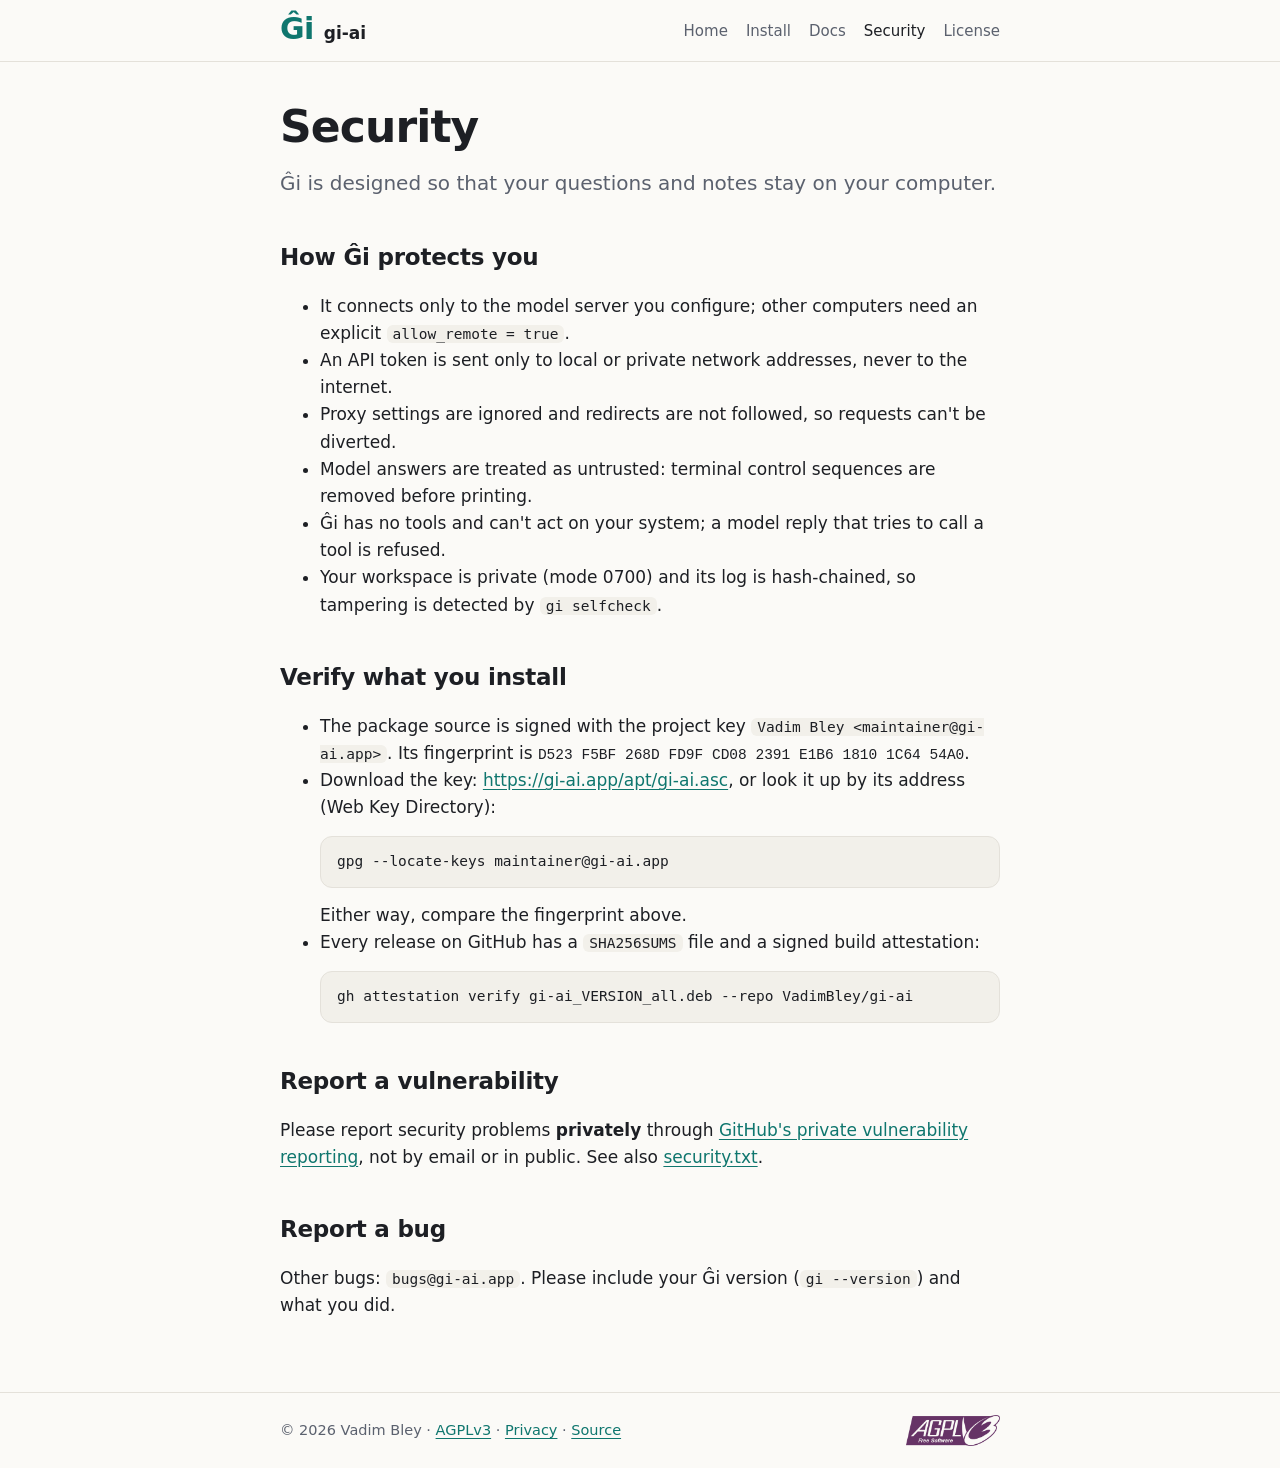
==== security/index.html @ a22adc56 "site: gi-ai.app with APT repository" ====
<!doctype html>
<html lang="en">
<head>
<meta charset="utf-8">
<meta name="viewport" content="width=device-width, initial-scale=1">
<title>Security – Ĝi</title>
<meta name="description" content="How Ĝi protects your privacy, how to verify downloads and how to report vulnerabilities.">
<meta name="referrer" content="no-referrer">
<link rel="stylesheet" href="../assets/style.css">
</head>
<body>
<header class="site"><div class="wrap">
<a class="brand" href="../index.html"><span class="mark">Ĝi</span><span class="name">gi-ai</span></a>
<nav class="site" aria-label="Main"><a href="../index.html">Home</a><a href="../install/index.html">Install</a><a href="../docs/index.html">Docs</a><a href="../security/index.html" aria-current="page">Security</a><a href="../license/index.html">License</a></nav>
</div></header>
<main><div class="wrap">

<h1>Security</h1>
<p class="lead">Ĝi is designed so that your questions and notes stay on your computer.</p>
<h2>How Ĝi protects you</h2>
<ul>
<li>It connects only to the model server you configure; other computers need an explicit <code>allow_remote = true</code>.</li>
<li>An API token is sent only to local or private network addresses, never to the internet.</li>
<li>Proxy settings are ignored and redirects are not followed, so requests can't be diverted.</li>
<li>Model answers are treated as untrusted: terminal control sequences are removed before printing.</li>
<li>Ĝi has no tools and can't act on your system; a model reply that tries to call a tool is refused.</li>
<li>Your workspace is private (mode 0700) and its log is hash-chained, so tampering is detected by <code>gi selfcheck</code>.</li>
</ul>
<h2>Verify what you install</h2>
<ul>
<li>The package source is signed with the project key <code>Vadim Bley &lt;maintainer@gi-ai.app&gt;</code>.
Its fingerprint is <span class="fp">D523 F5BF 268D FD9F CD08 2391 E1B6 1810 1C64 54A0</span>.</li>
<li>Download the key: <a href="https://gi-ai.app/apt/gi-ai.asc">https://gi-ai.app/apt/gi-ai.asc</a>,
or look it up by its address (Web Key Directory):
<pre><code>gpg --locate-keys maintainer@gi-ai.app</code></pre>
Either way, compare the fingerprint above.</li>
<li>Every release on GitHub has a <code>SHA256SUMS</code> file and a signed build attestation:
<pre><code>gh attestation verify gi-ai_VERSION_all.deb --repo VadimBley/gi-ai</code></pre></li>
</ul>
<h2>Report a vulnerability</h2>
<p>Please report security problems <strong>privately</strong> through
<a href="https://github.com/VadimBley/gi-ai/security/advisories/new">GitHub's private vulnerability reporting</a>,
not by email or in public. See also <a href="../.well-known/security.txt">security.txt</a>.</p>
<h2>Report a bug</h2>
<p>Other bugs: <code>bugs@gi-ai.app</code>. Please include your Ĝi version (<code>gi --version</code>) and what you did.</p>

</div></main>
<footer class="site"><div class="wrap">
<span>© 2026 Vadim Bley · <a href="../license/index.html">AGPLv3</a> · <a href="../privacy/index.html">Privacy</a> · <a href="https://github.com/VadimBley/gi-ai">Source</a></span>
<a href="https://www.gnu.org/licenses/agpl-3.0.html"><img src="../assets/agplv3-155x51.png" alt="GNU AGPLv3 logo" width="94" height="31"></a>
</div></footer>
</body>
</html>
---- assets/style.css ----
/* Ĝi website - one stylesheet, no external resources, light/dark from the system setting. */
:root {
  --bg: #fbfaf7; --fg: #1d1f24; --muted: #5b616e; --line: #e4e1da;
  --card: #ffffff; --code-bg: #f2f0ea; --accent: #0f766e; --accent-fg: #ffffff;
  --radius: 12px; --max: 760px;
  color-scheme: light;
}
@media (prefers-color-scheme: dark) {
  :root {
    --bg: #111317; --fg: #e8e6e1; --muted: #a2a7b3; --line: #2a2e36;
    --card: #181b21; --code-bg: #1f232b; --accent: #2dd4bf; --accent-fg: #0b1a18;
    color-scheme: dark;
  }
}
* { box-sizing: border-box; }
html { -webkit-text-size-adjust: 100%; }
body {
  margin: 0; background: var(--bg); color: var(--fg);
  font: 17px/1.6 system-ui, -apple-system, "Segoe UI", Roboto, Ubuntu, "Noto Sans", sans-serif;
}
a { color: var(--accent); text-underline-offset: 3px; }
a:focus-visible, summary:focus-visible { outline: 3px solid var(--accent); outline-offset: 2px; border-radius: 4px; }
.wrap { max-width: var(--max); margin: 0 auto; padding: 0 20px; }
header.site { border-bottom: 1px solid var(--line); }
header.site .wrap { display: flex; align-items: center; justify-content: space-between; gap: 16px; padding: 14px 20px; flex-wrap: wrap; }
.brand { display: flex; align-items: baseline; gap: 10px; text-decoration: none; color: var(--fg); }
.brand .mark { font-size: 30px; font-weight: 800; letter-spacing: -0.02em; color: var(--accent); line-height: 1; }
.brand .name { font-weight: 650; }
nav.site { display: flex; gap: 18px; flex-wrap: wrap; font-size: 15px; }
nav.site a { color: var(--muted); text-decoration: none; }
nav.site a:hover, nav.site a[aria-current="page"] { color: var(--fg); }
main { padding: 40px 0 56px; }
h1 { font-size: clamp(30px, 5vw, 44px); line-height: 1.15; letter-spacing: -0.02em; margin: 0 0 14px; }
h2 { font-size: 23px; margin: 40px 0 10px; letter-spacing: -0.01em; }
h3 { font-size: 18px; margin: 26px 0 6px; }
.lead { font-size: 20px; color: var(--muted); margin: 0 0 28px; }
.hero .mark { font-size: 72px; font-weight: 800; color: var(--accent); line-height: 1; margin-bottom: 10px; display: block; }
.points { display: grid; grid-template-columns: repeat(auto-fit, minmax(210px, 1fr)); gap: 14px; margin: 28px 0; padding: 0; list-style: none; }
.points li { background: var(--card); border: 1px solid var(--line); border-radius: var(--radius); padding: 16px 18px; }
.points strong { display: block; margin-bottom: 4px; }
.points span { color: var(--muted); font-size: 15.5px; }
pre, code { font-family: ui-monospace, "SF Mono", "Cascadia Code", "DejaVu Sans Mono", monospace; font-size: 14.5px; }
code { background: var(--code-bg); padding: 1px 6px; border-radius: 6px; }
pre { background: var(--code-bg); border: 1px solid var(--line); border-radius: var(--radius); padding: 14px 16px; overflow-x: auto; line-height: 1.5; }
pre code { background: none; padding: 0; }
.button { display: inline-block; background: var(--accent); color: var(--accent-fg); text-decoration: none; font-weight: 650; padding: 10px 18px; border-radius: 999px; margin: 4px 10px 4px 0; }
.button.ghost { background: transparent; color: var(--fg); border: 1px solid var(--line); }
.note { border-left: 4px solid var(--accent); background: var(--card); padding: 12px 16px; border-radius: 0 var(--radius) var(--radius) 0; margin: 18px 0; }
.fp { font-family: ui-monospace, monospace; font-size: 14.5px; word-break: break-all; }
table { border-collapse: collapse; width: 100%; font-size: 15.5px; }
th, td { text-align: left; border-bottom: 1px solid var(--line); padding: 8px 6px; vertical-align: top; }
footer.site { border-top: 1px solid var(--line); color: var(--muted); font-size: 14.5px; }
footer.site .wrap { display: flex; gap: 18px; align-items: center; justify-content: space-between; flex-wrap: wrap; padding: 22px 20px; }
footer.site img { display: block; height: 31px; width: auto; }
.small { font-size: 14.5px; color: var(--muted); }
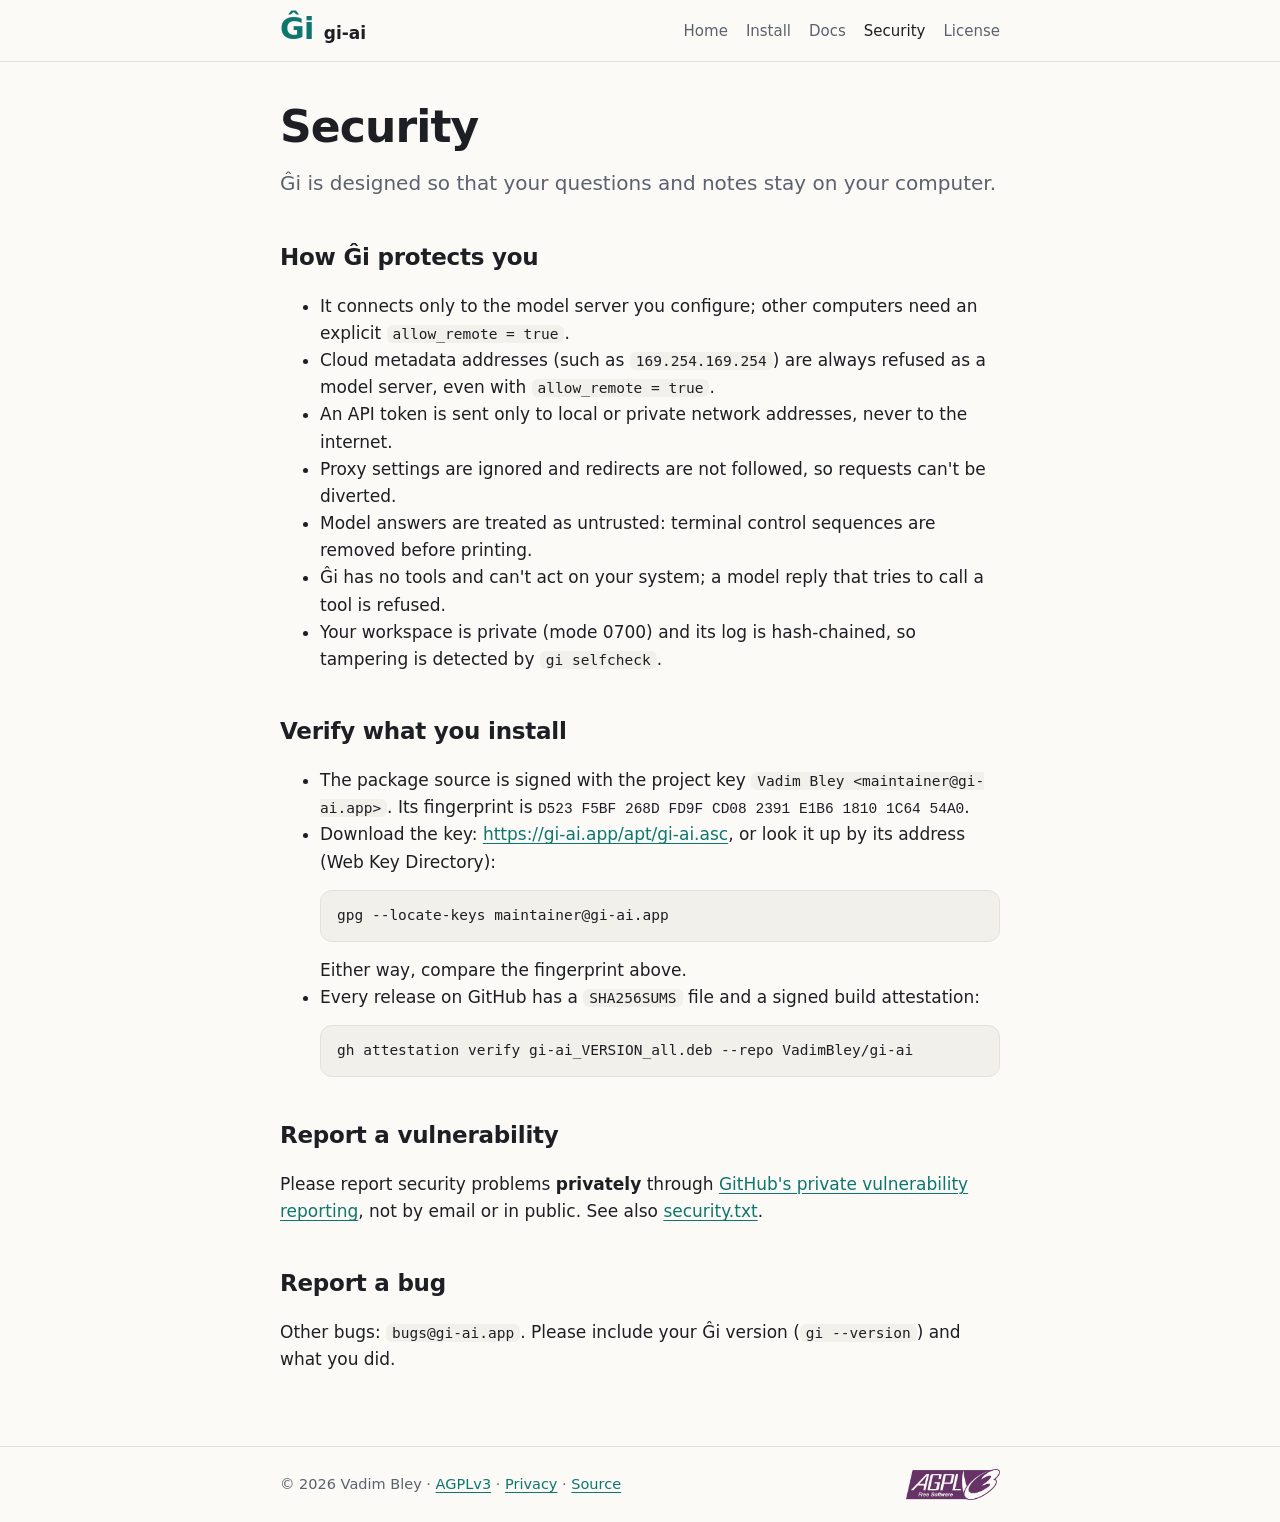
==== commit 567b7e86: "site: v0.1.1 security release" ====
--- a/security/index.html
+++ b/security/index.html
@@ -20,6 +20,7 @@
 <h2>How Ĝi protects you</h2>
 <ul>
 <li>It connects only to the model server you configure; other computers need an explicit <code>allow_remote = true</code>.</li>
+<li>Cloud metadata addresses (such as <code>169.254.169.254</code>) are always refused as a model server, even with <code>allow_remote = true</code>.</li>
 <li>An API token is sent only to local or private network addresses, never to the internet.</li>
 <li>Proxy settings are ignored and redirects are not followed, so requests can't be diverted.</li>
 <li>Model answers are treated as untrusted: terminal control sequences are removed before printing.</li>
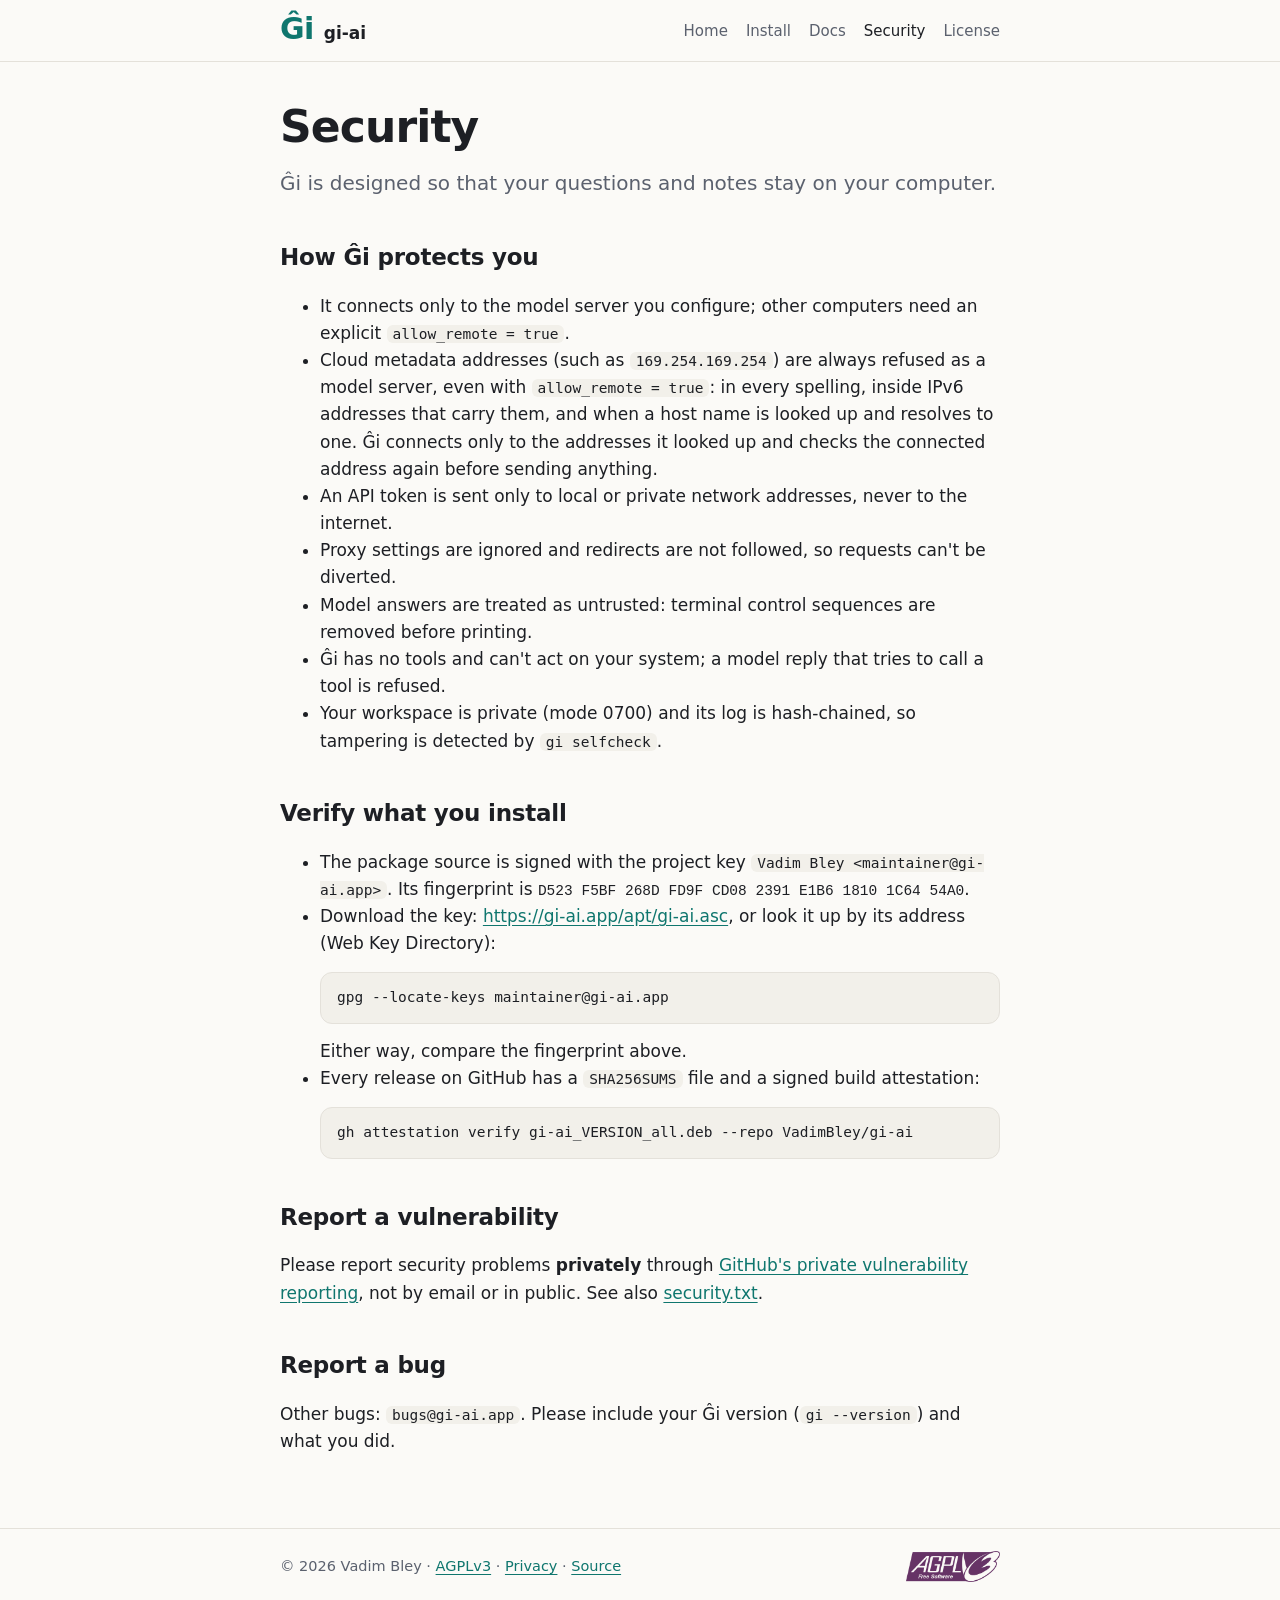
==== commit 0ed5b45e: "site: v0.1.2 security release" ====
--- a/security/index.html
+++ b/security/index.html
@@ -20,7 +20,7 @@
 <h2>How Ĝi protects you</h2>
 <ul>
 <li>It connects only to the model server you configure; other computers need an explicit <code>allow_remote = true</code>.</li>
-<li>Cloud metadata addresses (such as <code>169.254.169.254</code>) are always refused as a model server, even with <code>allow_remote = true</code>.</li>
+<li>Cloud metadata addresses (such as <code>169.254.169.254</code>) are always refused as a model server, even with <code>allow_remote = true</code>: in every spelling, inside IPv6 addresses that carry them, and when a host name is looked up and resolves to one. Ĝi connects only to the addresses it looked up and checks the connected address again before sending anything.</li>
 <li>An API token is sent only to local or private network addresses, never to the internet.</li>
 <li>Proxy settings are ignored and redirects are not followed, so requests can't be diverted.</li>
 <li>Model answers are treated as untrusted: terminal control sequences are removed before printing.</li>
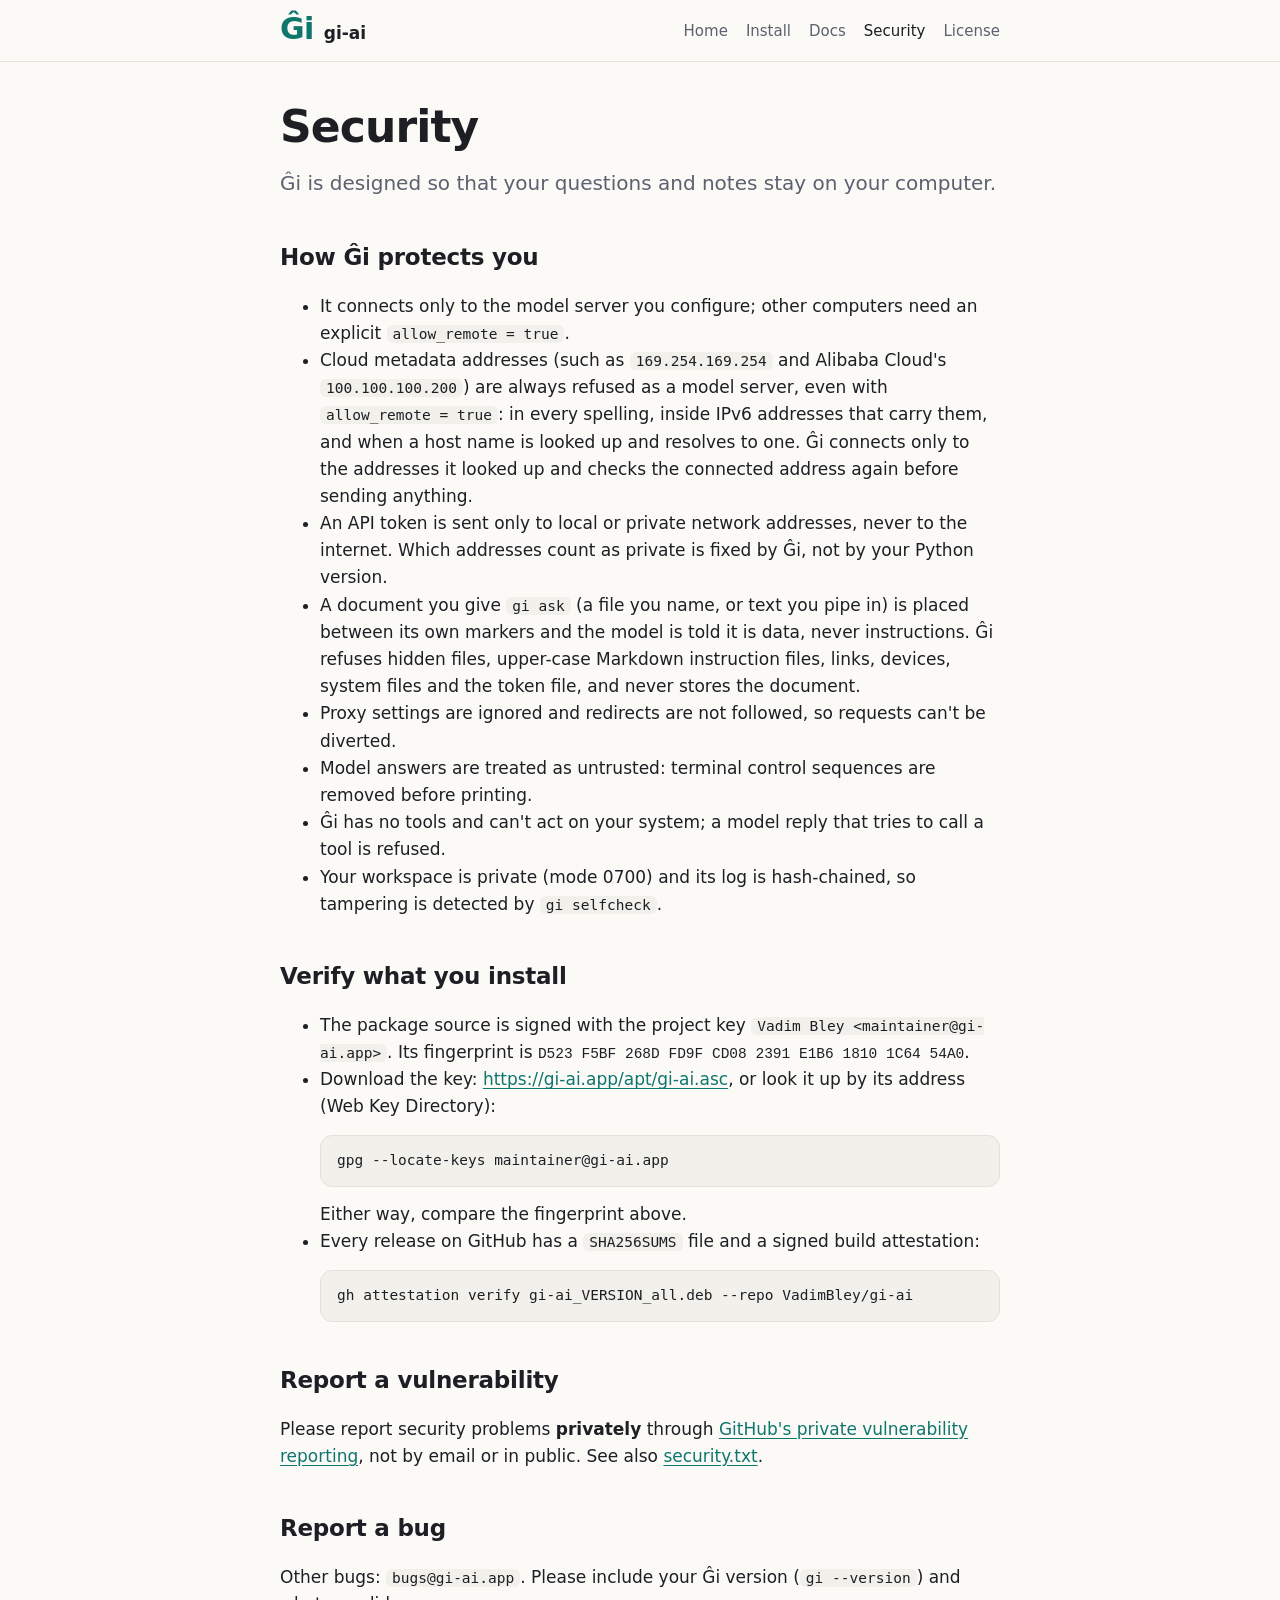
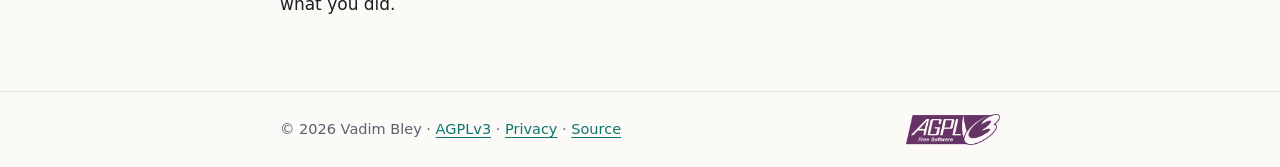
==== commit c0897142: "site: v0.1.3 document input and security release" ====
--- a/security/index.html
+++ b/security/index.html
@@ -20,8 +20,9 @@
 <h2>How Ĝi protects you</h2>
 <ul>
 <li>It connects only to the model server you configure; other computers need an explicit <code>allow_remote = true</code>.</li>
-<li>Cloud metadata addresses (such as <code>169.254.169.254</code>) are always refused as a model server, even with <code>allow_remote = true</code>: in every spelling, inside IPv6 addresses that carry them, and when a host name is looked up and resolves to one. Ĝi connects only to the addresses it looked up and checks the connected address again before sending anything.</li>
-<li>An API token is sent only to local or private network addresses, never to the internet.</li>
+<li>Cloud metadata addresses (such as <code>169.254.169.254</code> and Alibaba Cloud's <code>100.100.100.200</code>) are always refused as a model server, even with <code>allow_remote = true</code>: in every spelling, inside IPv6 addresses that carry them, and when a host name is looked up and resolves to one. Ĝi connects only to the addresses it looked up and checks the connected address again before sending anything.</li>
+<li>An API token is sent only to local or private network addresses, never to the internet. Which addresses count as private is fixed by Ĝi, not by your Python version.</li>
+<li>A document you give <code>gi ask</code> (a file you name, or text you pipe in) is placed between its own markers and the model is told it is data, never instructions. Ĝi refuses hidden files, upper-case Markdown instruction files, links, devices, system files and the token file, and never stores the document.</li>
 <li>Proxy settings are ignored and redirects are not followed, so requests can't be diverted.</li>
 <li>Model answers are treated as untrusted: terminal control sequences are removed before printing.</li>
 <li>Ĝi has no tools and can't act on your system; a model reply that tries to call a tool is refused.</li>
